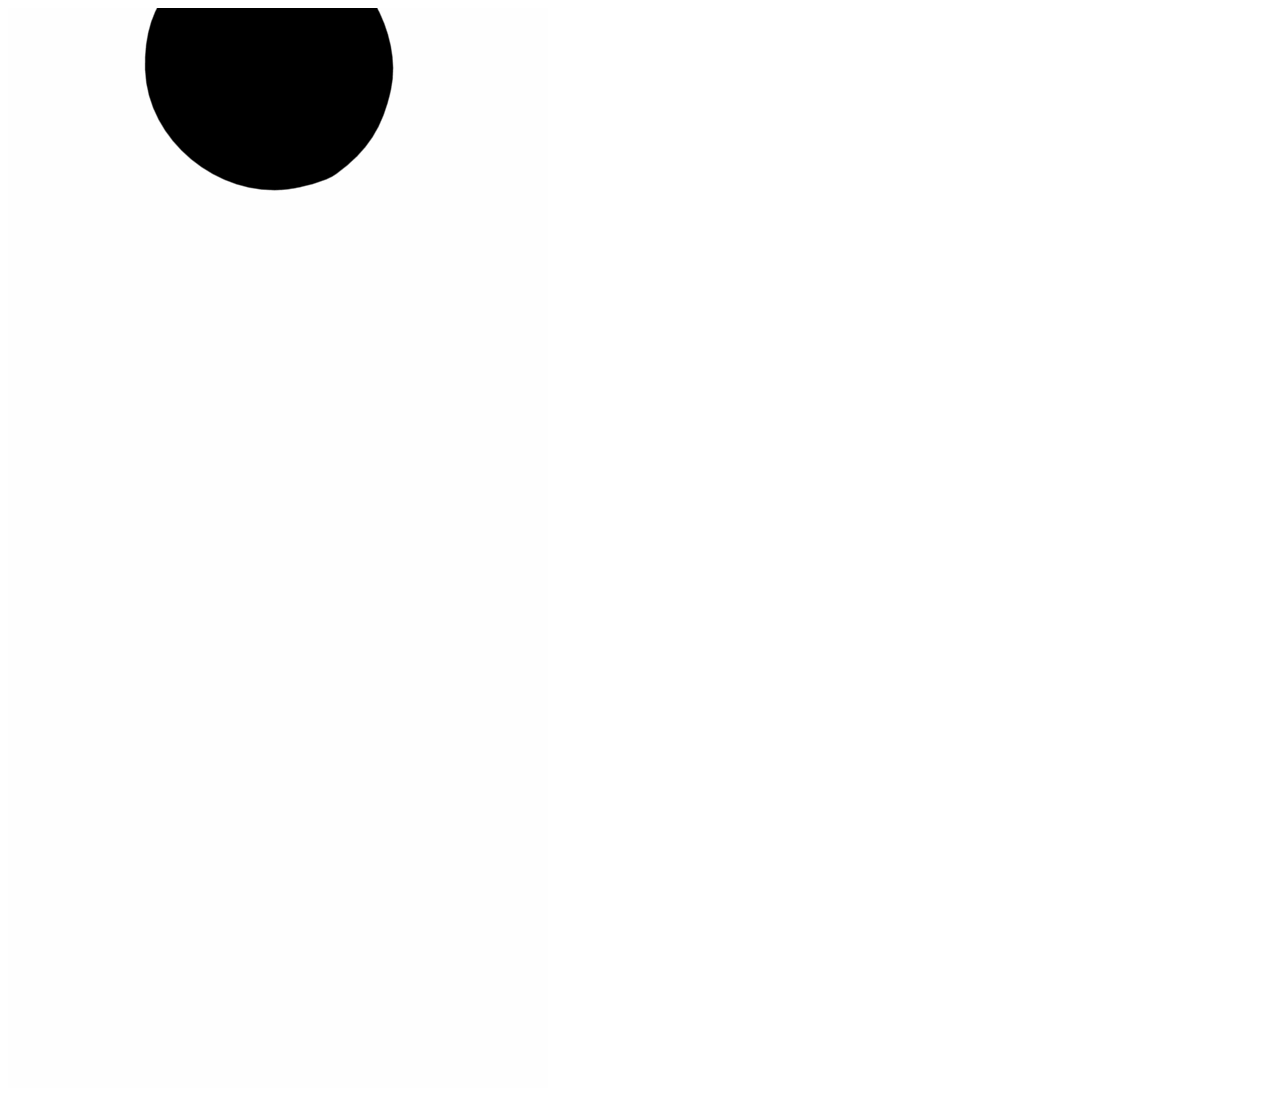
==== ink-diving.html @ 18dad20b "Add diving html" ====
<!DOCTYPE html>
<html>
  <head>
        <meta charset="utf-8">
        <meta http-equiv="X-UA-Compatible" content="IE=edge">
        <title>Inksgiving - Tapas</title>
        <meta name="robots" content="noimageindex, noarchive">
        <meta name="mobile-web-app-capable" content="yes">
        <meta name="theme-color" content="#000000">
        <meta id="viewport" name="viewport" content="width=device-width, initial-scale=1, minimum-scale=1, maximum-scale=1, viewport-fit=cover">
        <style type="text/css">
          .loading{
            width: 540px;
            height: 1080px;
            background-image: url("./resources/images/ink-diving.png");
            background-position-x: 0px;
            background-position-y: 0px;
            animation: playX 0.4s steps(10) infinite,
                       playY 2.8s steps(7) infinite;
          }
          @keyframes playX {
            from {background-position-x: 0px;}
            to {background-position-x: -5400px;}
          }
          @keyframes playY {
            from {background-position-y: 0px;}
            to {background-position-y: -7560px;}
          }
        </style>
  </head>
  <body>
    <div class="loading"></div>
  </body>
</html>
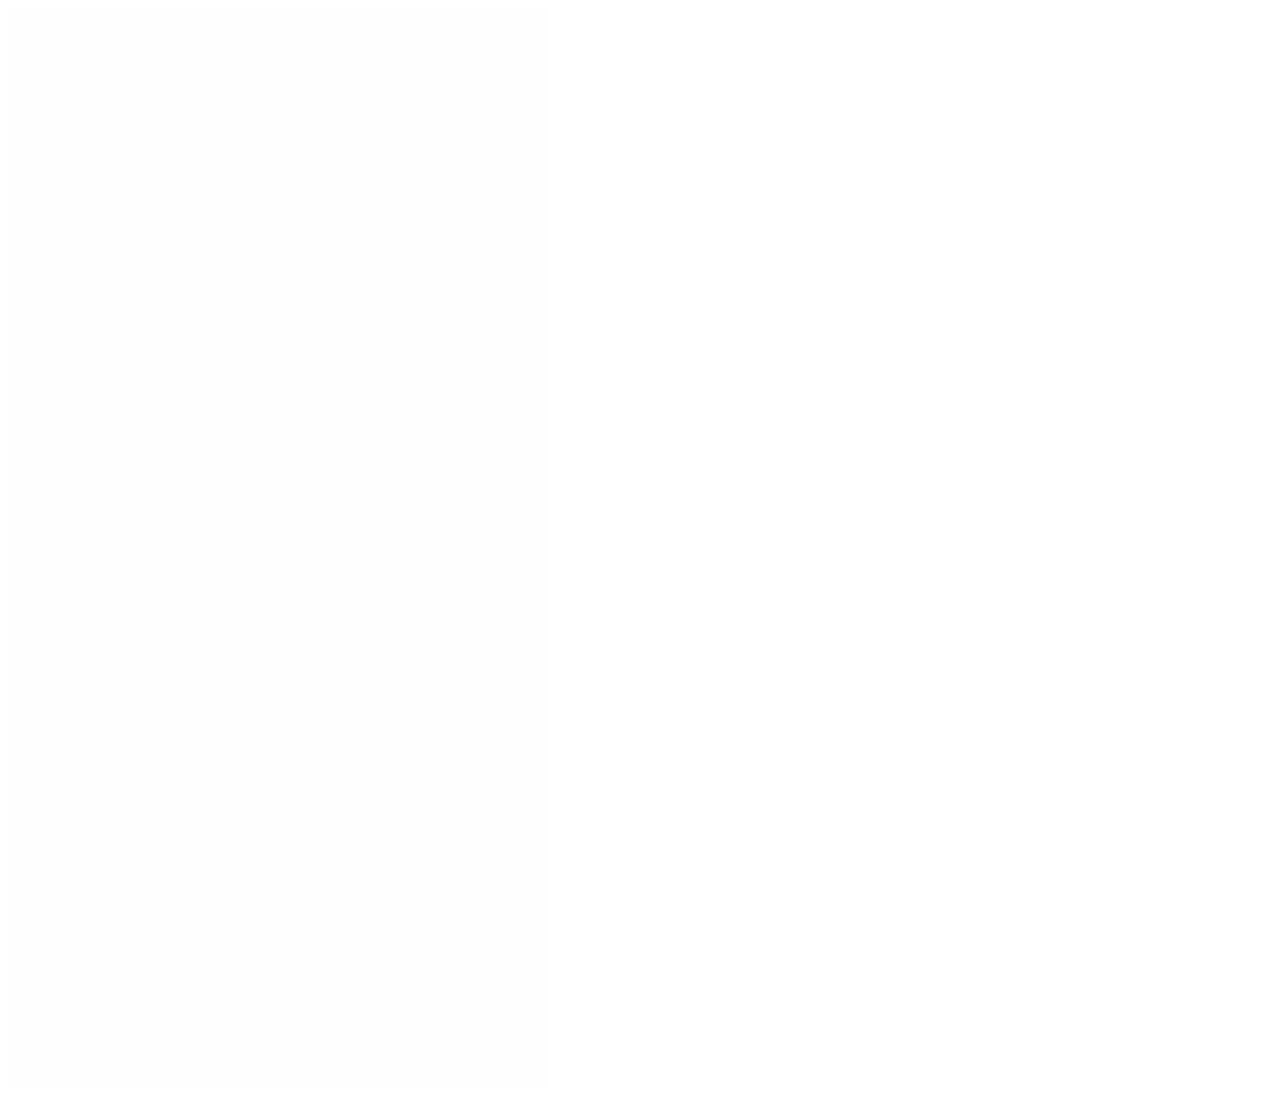
==== commit 9c567ba3: "Update resource file" ====
--- a/ink-diving.html
+++ b/ink-diving.html
@@ -15,12 +15,12 @@
             background-image: url("./resources/images/ink-diving.png");
             background-position-x: 0px;
             background-position-y: 0px;
-            animation: playX 0.4s steps(10) infinite,
+            animation: playX 0.4s steps(11) infinite,
                        playY 2.8s steps(7) infinite;
           }
           @keyframes playX {
             from {background-position-x: 0px;}
-            to {background-position-x: -5400px;}
+            to {background-position-x: -5940px;}
           }
           @keyframes playY {
             from {background-position-y: 0px;}
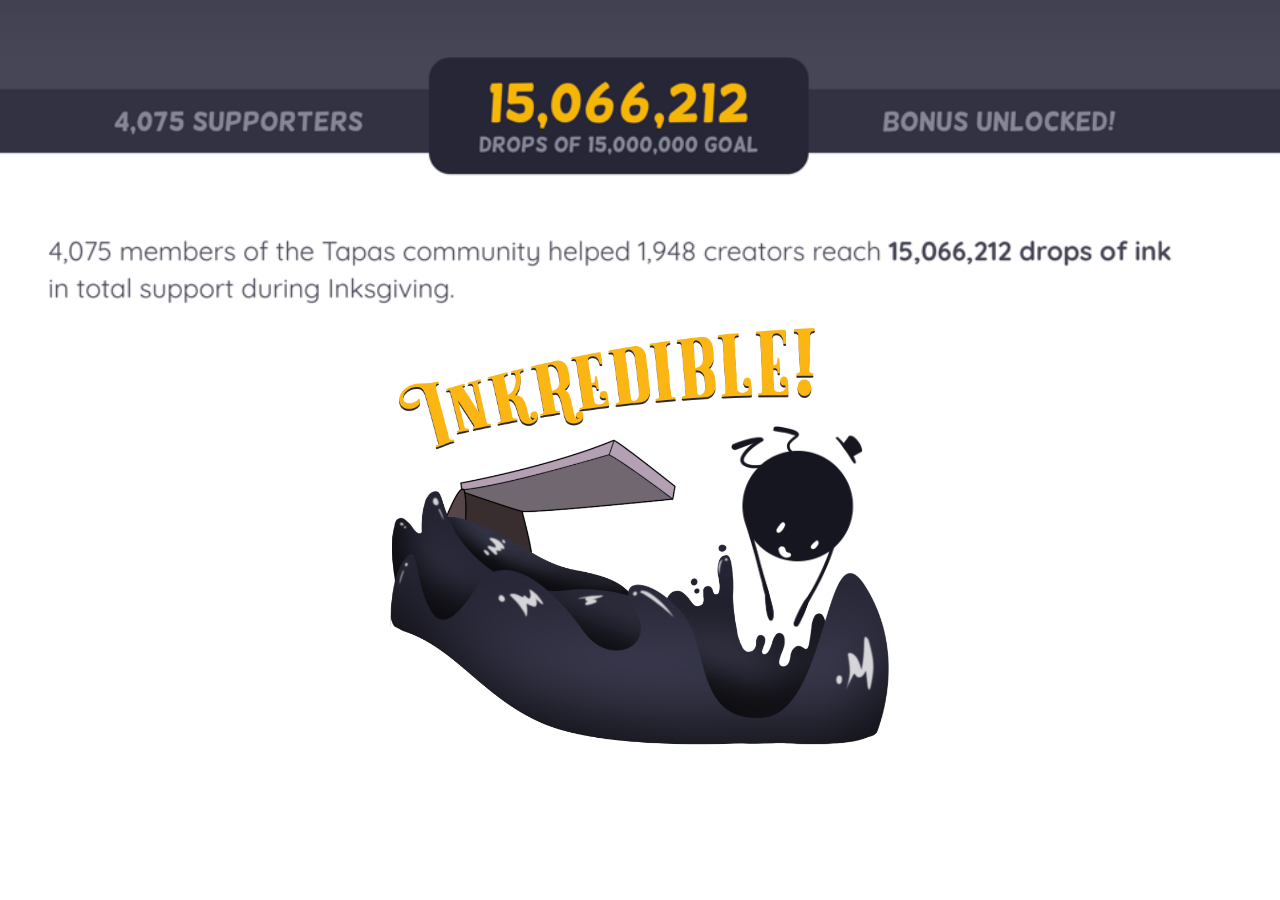
==== commit 40f2588b: "WIP" ====
--- a/ink-diving.html
+++ b/ink-diving.html
@@ -8,27 +8,156 @@
         <meta name="mobile-web-app-capable" content="yes">
         <meta name="theme-color" content="#000000">
         <meta id="viewport" name="viewport" content="width=device-width, initial-scale=1, minimum-scale=1, maximum-scale=1, viewport-fit=cover">
+        <script src="https://cdnjs.cloudflare.com/ajax/libs/jquery/3.3.1/jquery.slim.min.js"></script>
         <style type="text/css">
-          .loading{
-            width: 540px;
-            height: 1080px;
-            background-image: url("./resources/images/ink-diving.png");
-            background-position-x: 0px;
-            background-position-y: 0px;
-            animation: playX 0.4s steps(11) infinite,
-                       playY 2.8s steps(7) infinite;
+        @font-face {
+          font-family: Sarastic;
+          font-weight:400;
+          src: local('Sarastic'), url('./resources/fonts/Sarcastic-Regular.ttf') format('truetype');
+        }
+        p {
+          font-family: Sarastic;
+        }
+        .frame {
+          margin: 48px auto;
+          position: relative;
+          width: 500px;
+          height: 448px;
+          top: 270px;
+        }
+        .overflow {
+          overflow: hidden;
+        }
+        .t-dive {
+          position: absolute;
+          right: 27px;
+          bottom: 139px;
+          transition: bottom 1.5s cubic-bezier(0.18, 0.89, 0.32, 1.28) 0s;
+        }
+        .t-diving {
+          bottom: -90px;
+        }
+        .t-text {
+          position: absolute;
+          left: -8px;
+          top: 7px;
+          z-index: 10;
+          cursor: pointer;
+        }
+        .t-see {
+          position: absolute;
+          bottom: 5px;
+          right: 1px;
+          z-index: 100;
+          opacity: 1;
+          transition: opacity 1s cubic-bezier(0.18, 0.89, 0.32, 1.28) 0.5s;
+
+        }
+        .t-bg {
+          position: absolute;
+          bottom: 0;
+          opacity: 0.5;
+        }
+        @keyframes swing {
+          15% {
+            transform: rotate3d(0, 0, 1, 15deg);
           }
-          @keyframes playX {
-            from {background-position-x: 0px;}
-            to {background-position-x: -5940px;}
+
+          30% {
+            transform: rotate3d(0, 0, 1, -10deg);
           }
-          @keyframes playY {
-            from {background-position-y: 0px;}
-            to {background-position-y: -7560px;}
+
+          45% {
+            transform: rotate3d(0, 0, 1, 5deg);
           }
-        </style>
+
+          60% {
+            transform: rotate3d(0, 0, 1, -5deg);
+          }
+
+          75%, 100% {
+            transform: rotate3d(0, 0, 1, 0deg);
+          }
+        }
+
+        .swing {
+          transform-origin: top center;
+          animation-name: swing;
+          animation-duration: 1.5s;
+          animation-delay: 1s;
+          animation-iteration-count: infinite;
+        }
+
+        @keyframes rotateOutDownLeft {
+          from {
+            transform-origin: left bottom;
+            opacity: 1;
+          }
+
+          to {
+            transform-origin: left bottom;
+            transform: rotate3d(0, 0, 1, 45deg);
+            opacity: 0;
+          }
+        }
+
+        .rotateOutDownLeft {
+          animation-name: rotateOutDownLeft;
+          animation-duration: 1s;
+        }
+
+        .hidden {
+          display: none;
+        }
+        .white {
+          background-color: #FFF;
+          width: 100%;
+          height: 100px;
+          bottom: 0;
+          position: absolute;
+        }
+
+        .fadeOut {
+          opacity: 0;
+        }
+        .txt {
+          font-size: 140px;
+          margin: auto 0;
+          text-align: center;
+          color: white ;
+          text-shadow: 0 0 5px #fff, 0 0 10px #fff, 0 0 20px #fcb614, 0 0 30px #fcb614, 0 0 40px #fcb614, 0 0 55px #fcb614, 0 0 75px #fcb614;
+        }
+        body {
+          background-image: url(resources/images/bg.png);
+          background-size: 100%;
+          background-repeat: no-repeat;
+
+        }
+    </style>
   </head>
   <body>
-    <div class="loading"></div>
+    <div style="">
+      <div class="frame">
+        <img class="t-dive js-img" src="resources/images/t-dive.png" width="132">
+        <img class="t-text swing js-img" src="resources/images/ink-text.png" width="450" onclick="a()">
+        <div class="white js-img"></div>
+        <img class="t-see js-img" src="resources/images/inksea.png" width="500">
+        <!-- <img class="t-bg" src="resources/images/ink-dive-ink.png" width="500"> -->
+        <p class="txt hidden">inkredible!</p>
+      </div>
+    </div>
+      <script type="text/javascript">
+        function a() {
+          $('.t-text').removeClass('swing').addClass('rotateOutDownLeft');
+          $('.frame').addClass('overflow');
+          $('.t-dive').addClass('t-diving');
+          $('.t-see').addClass('fadeOut');
+        }
+
+        $('.t-text').on('animationend', function() {
+          $('.js-img').addClass('hidden');
+          $('.txt').removeClass('hidden');
+        });
+      </script>
   </body>
 </html>
